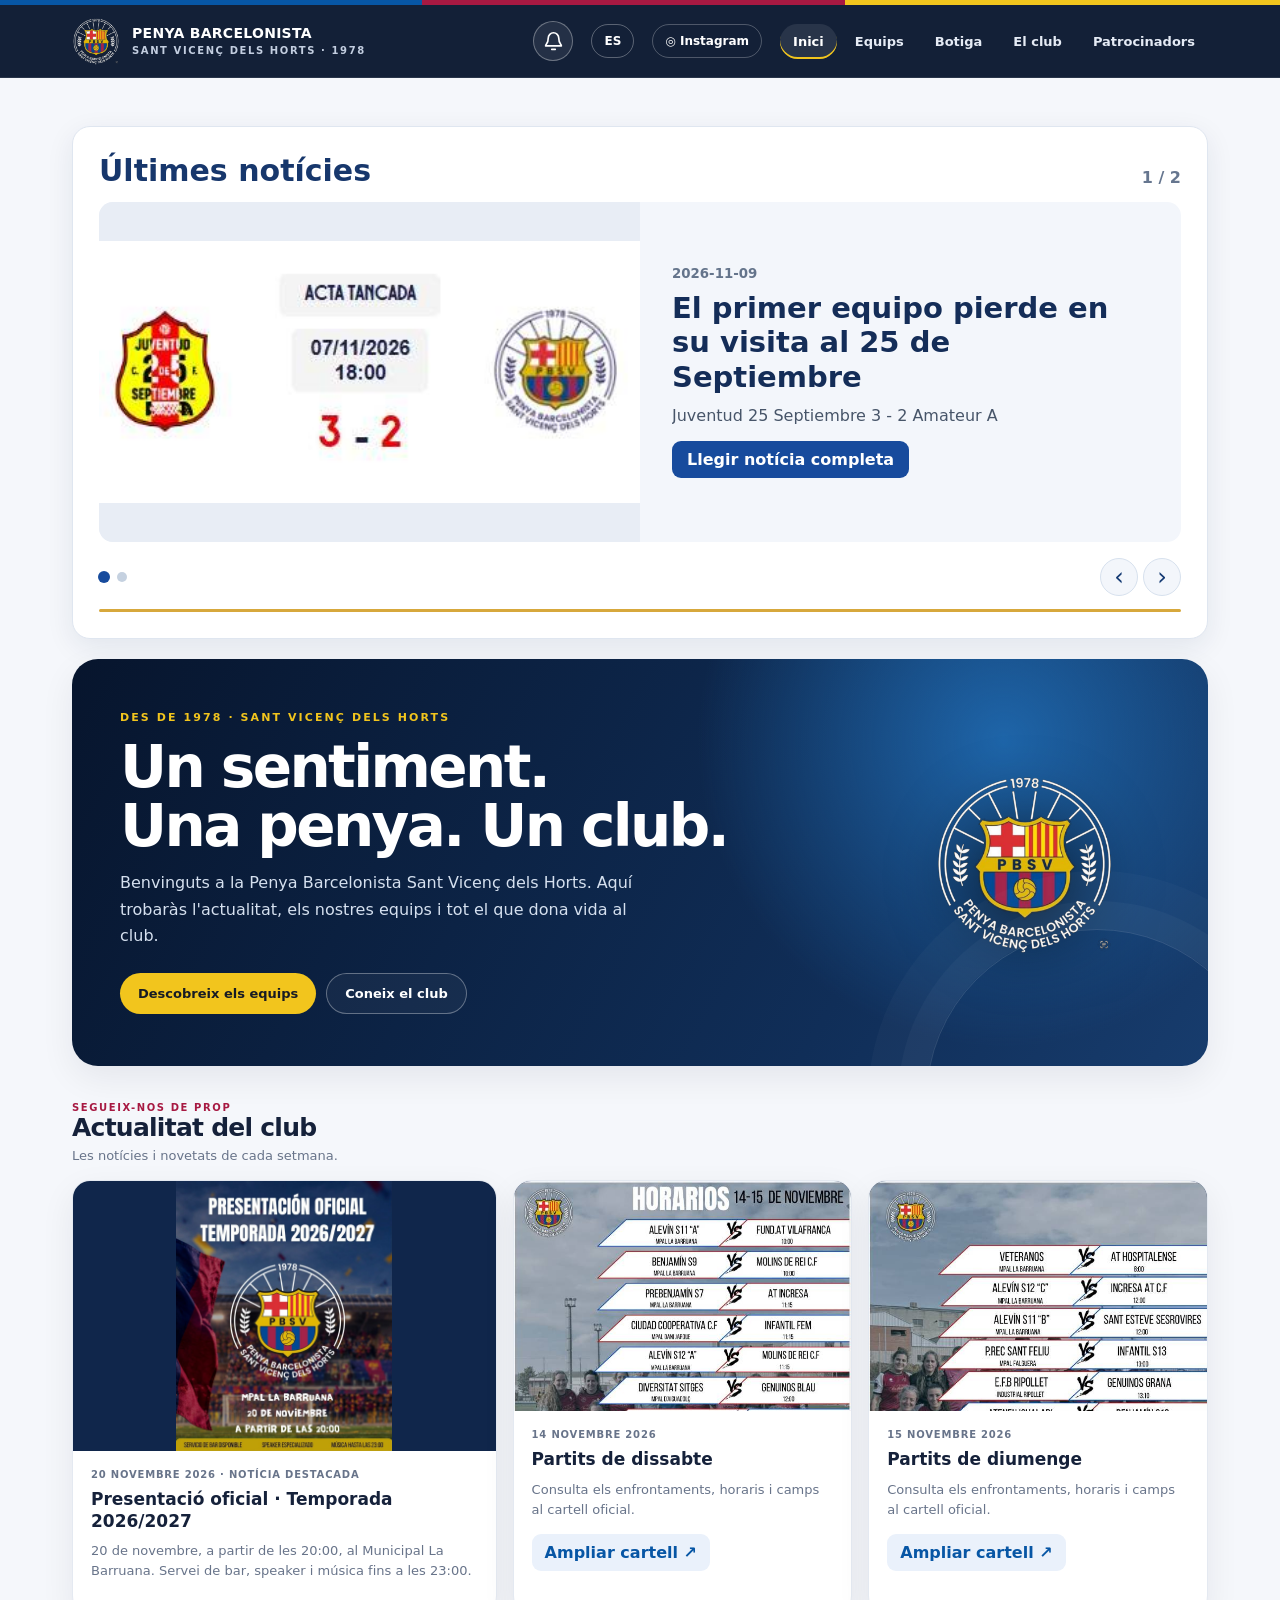
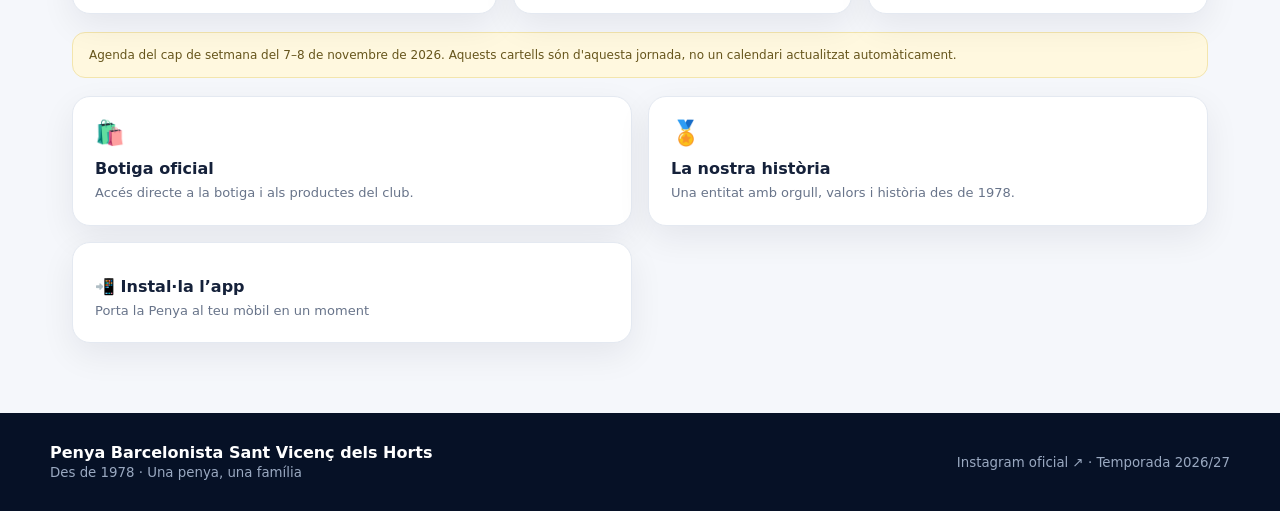
==== index.html @ 48010dd3 "Activar carrusel automático de noticias en portada" ====
<!doctype html>
<html lang="ca">
<head>
<meta charset="utf-8">
<meta name="viewport" content="width=device-width,initial-scale=1">
<meta name="theme-color" content="#07152d">
<meta name="description" content="Web oficial de la Penya Barcelonista Sant Vicenç dels Horts. Actualitat, equips, botiga i club.">
<title>Penya Barcelonista Sant Vicenç dels Horts</title>
<style>
:root{--navy:#07152d;--navy2:#10264b;--blue:#0756a5;--red:#a71942;--gold:#f2c51d;--paper:#f5f7fb;--ink:#15213a;--muted:#68748a;--line:#e4e9f1;--white:#fff;--radius:18px;--shadow:0 12px 34px #07152d12}
*{box-sizing:border-box}html{scroll-behavior:smooth}body{margin:0;background:var(--paper);color:var(--ink);font-family:Inter,ui-sans-serif,system-ui,-apple-system,"Segoe UI",sans-serif}a{color:inherit;text-decoration:none}button{font:inherit}
.topline{height:5px;background:linear-gradient(90deg,var(--blue) 0 33%,var(--red) 33% 66%,var(--gold) 66%)}
header{position:sticky;top:0;z-index:20;background:#07152df2;backdrop-filter:blur(14px);color:white;border-bottom:1px solid #ffffff18}
.navwrap{max-width:1180px;margin:auto;padding:12px 22px;display:flex;align-items:center;gap:18px}
.brand{display:flex;align-items:center;gap:12px;min-width:0;margin-right:auto}.brand img{width:48px;height:48px;object-fit:contain;border-radius:0;background:transparent}.brandname{font-size:14px;font-weight:850;letter-spacing:.02em;line-height:1.2}.brandname small{display:block;color:#c3cee0;font-size:10px;font-weight:650;letter-spacing:.16em;margin-top:4px}
nav{display:flex;align-items:center;gap:5px}nav button{border:0;background:transparent;color:#e5ebf5;padding:10px 13px;border-radius:999px;font-weight:700;font-size:13px;cursor:pointer}nav button:hover,nav button.active{background:#ffffff17;color:#fff}nav button.active{box-shadow:inset 0 -2px var(--gold)}
.menu-toggle{display:none;border:1px solid #ffffff35;background:transparent;color:white;border-radius:12px;padding:9px 12px}
main{max-width:1180px;margin:auto;padding:28px 22px 70px}.view{display:none}.view.active{display:block}
.hero{position:relative;overflow:hidden;border-radius:26px;padding:52px 48px;min-height:310px;color:white;background:radial-gradient(circle at 82% 20%,#1e65a9 0,transparent 31%),linear-gradient(120deg,#07152d,#102e58 70%,#173c6d);box-shadow:var(--shadow)}
.hero:after{content:"";position:absolute;width:340px;height:340px;border:1px solid #ffffff20;border-radius:50%;right:-60px;bottom:-205px;box-shadow:0 0 0 28px #ffffff08,0 0 0 58px #ffffff06}
.eyebrow{font-size:11px;font-weight:850;letter-spacing:.19em;text-transform:uppercase;color:var(--gold)}h1{font-size:clamp(34px,5vw,58px);line-height:1.02;letter-spacing:-.045em;margin:14px 0;max-width:650px}.hero p{max-width:540px;color:#d5e0ef;line-height:1.65;margin:0 0 24px}.hero-actions{display:flex;gap:10px;flex-wrap:wrap}.btn{display:inline-flex;align-items:center;justify-content:center;border:0;border-radius:999px;padding:12px 18px;font-weight:800;font-size:13px;cursor:pointer}.btn.gold{background:var(--gold);color:#171b24}.btn.ghost{border:1px solid #ffffff55;color:white;background:#ffffff0b}.hero-crest{position:absolute;width:185px;height:185px;right:8%;top:50%;transform:translateY(-50%);object-fit:contain;filter:drop-shadow(0 12px 25px #0008)}
.section-head{display:flex;align-items:end;justify-content:space-between;gap:15px;margin:36px 0 17px}.section-head h2{font-size:25px;letter-spacing:-.03em;margin:0}.section-head p{color:var(--muted);font-size:13px;margin:6px 0 0}.kicker{color:var(--red);font-size:10px;letter-spacing:.16em;font-weight:900;text-transform:uppercase}
.news-grid{display:grid;grid-template-columns:1.25fr 1fr 1fr;gap:16px}.news-card,.panel,.team-card,.club-card{background:white;border:1px solid var(--line);border-radius:var(--radius);overflow:hidden;box-shadow:var(--shadow)}
.news-visual{height:150px;background:linear-gradient(135deg,#0b2b55,#1762a7);display:grid;place-items:center;color:white;position:relative}.news-card:first-child .news-visual{height:190px;background:linear-gradient(135deg,#10254a,#a71942)}.news-visual .ball{font-size:56px;opacity:.9}.news-visual .visual-label{position:absolute;left:17px;bottom:14px;font-size:10px;letter-spacing:.14em;font-weight:900;color:#fff}
.news-body{padding:18px}.meta{font-size:10px;color:var(--muted);font-weight:800;letter-spacing:.08em;text-transform:uppercase}.news-body h3{font-size:17px;line-height:1.25;margin:9px 0}.news-body p{font-size:13px;color:var(--muted);line-height:1.55;margin:0 0 14px}.readmore{font-size:12px;font-weight:850;color:var(--blue)}
.notice{padding:13px 16px;background:#fff8df;border:1px solid #f3e5ad;color:#66551c;border-radius:13px;font-size:12px;line-height:1.5;margin-top:18px}
.quick-grid{display:grid;grid-template-columns:repeat(3,1fr);gap:16px;margin-top:18px}.quick{padding:22px;background:white;border:1px solid var(--line);border-radius:var(--radius);box-shadow:var(--shadow)}.quick .symbol{font-size:24px}.quick h3{margin:12px 0 5px;font-size:16px}.quick p{margin:0;color:var(--muted);font-size:13px;line-height:1.5}
.page-title{padding:30px 0 18px}.page-title h1{font-size:clamp(32px,4vw,44px);color:var(--navy);margin:7px 0}.page-title p{color:var(--muted);max-width:680px;line-height:1.6;margin:0}
.team-grid{display:grid;grid-template-columns:repeat(3,1fr);gap:15px}.team-card{padding:22px}.team-icon{width:48px;height:48px;border-radius:15px;background:#eaf1fb;color:var(--blue);display:grid;place-items:center;font-size:23px}.team-card h3{margin:14px 0 6px}.team-card p{font-size:13px;color:var(--muted);line-height:1.5;min-height:38px}.team-card a{display:inline-block;margin-top:8px;color:var(--blue);font-size:12px;font-weight:850}
.store-panel{display:grid;grid-template-columns:1fr auto;align-items:center;gap:20px;padding:30px;background:linear-gradient(115deg,#0b1e3b,#163d70);color:white;border-radius:22px}.store-panel h2{font-size:28px;margin:0 0 8px}.store-panel p{color:#d0dced;line-height:1.6;max-width:560px;margin:0}.store-icon{font-size:58px}
.club-grid{display:grid;grid-template-columns:repeat(2,1fr);gap:15px}.club-card{padding:23px;cursor:pointer;transition:transform .15s,border-color .15s}.club-card:hover{transform:translateY(-2px);border-color:#b9cbe2}.club-card .symbol{font-size:25px}.club-card h3{margin:12px 0 6px}.club-card p{margin:0;color:var(--muted);font-size:13px;line-height:1.55}
.detail-panel{margin-top:18px;padding:24px;background:white;border:1px solid var(--line);border-radius:var(--radius);display:none}.detail-panel.open{display:block}.detail-panel h3{margin-top:0}
footer{background:#061126;color:#d6dfed;padding:30px 22px}.footer-inner{max-width:1180px;margin:auto;display:flex;align-items:center;justify-content:space-between;gap:20px}.footer-inner strong{color:white}.footer-inner small{color:#9aa9c1}
@media(max-width:800px){.navwrap{flex-wrap:wrap}.menu-toggle{display:block}nav{display:none;order:3;width:100%;flex-direction:column;align-items:stretch;padding:5px 0 8px}nav.open{display:flex}nav button{text-align:left;border-radius:10px}.hero{padding:35px 27px;min-height:350px}.hero-crest{width:110px;height:110px;right:20px;top:auto;bottom:18px;transform:none;opacity:.55}.hero p{max-width:90%}.news-grid{grid-template-columns:1fr 1fr}.news-card:first-child{grid-column:1/-1}.team-grid{grid-template-columns:1fr 1fr}.quick-grid{grid-template-columns:1fr}.store-panel{grid-template-columns:1fr}.store-icon{display:none}}
@media(max-width:520px){main{padding:18px 14px 48px}.brandname{font-size:12px}.brand img{width:42px;height:42px}.hero{border-radius:20px;padding:30px 22px;min-height:380px}.hero h1{font-size:39px}.hero p{max-width:100%;font-size:14px}.hero-crest{width:86px;height:86px;opacity:.35}.news-grid,.team-grid,.club-grid{grid-template-columns:1fr}.news-card:first-child{grid-column:auto}.news-card:first-child .news-visual{height:150px}.section-head{align-items:start;flex-direction:column}.footer-inner{align-items:flex-start;flex-direction:column}}

/* Fitxes d'equip i filtres: ampliació sobre el disseny original */
.team-filters{display:flex;gap:9px;flex-wrap:wrap;margin:0 0 19px}.team-filter{border:1px solid var(--line);background:white;border-radius:999px;padding:9px 16px;font-weight:800;font-size:12px;color:var(--navy);cursor:pointer}.team-filter.selected{background:var(--navy);color:white;border-color:var(--navy)}
.team-card{padding:0;cursor:pointer;transition:transform .2s}.team-card:hover{transform:translateY(-4px)}.team-image{height:150px;background:linear-gradient(135deg,var(--navy2),var(--blue));position:relative;display:grid;place-items:center;color:#e4ecf8;font-size:12px;font-weight:700;text-align:center}.team-image:before{content:"";position:absolute;inset:20px;border:1px solid #ffffff24;border-radius:13px}.team-image span{z-index:1}.team-card-body{padding:18px}.team-card h3{margin:0 0 5px}.team-card p{min-height:0;margin:0}.team-card .team-action{margin-top:12px;display:block;color:var(--blue);font-size:12px;font-weight:850}.team-count{color:var(--muted);font-size:12px;margin:0 0 15px}
.team-overlay{position:fixed;inset:0;background:#07152dc9;display:none;align-items:center;justify-content:center;padding:16px;z-index:40}.team-overlay.open{display:flex}.team-dialog{width:min(630px,100%);max-height:92vh;overflow:auto;background:white;border-radius:22px;padding:28px;position:relative;box-shadow:0 22px 80px #0005}.team-dialog h2{font-size:29px;margin:8px 0}.team-dialog p{color:var(--muted);line-height:1.6}.team-close{position:absolute;right:16px;top:13px;background:#edf1f6;border:0;border-radius:50%;width:37px;height:37px;font-size:22px;cursor:pointer}.team-detail-grid{display:grid;grid-template-columns:1fr 1fr;gap:12px;margin-top:19px}.team-detail-grid>div{border:1px solid var(--line);border-radius:12px;padding:15px}.team-detail-grid b{display:block;font-size:12px}.team-detail-grid span{font-size:12px;color:var(--muted)}.fcf-button{display:inline-block;margin-top:18px;background:var(--gold);border-radius:99px;padding:11px 18px;font-weight:850;font-size:13px}.lang-switch{border:1px solid #ffffff4d;background:transparent;color:white;border-radius:99px;padding:9px 12px;font-size:12px;font-weight:850;cursor:pointer}.store-button{margin-top:17px}
@media(max-width:520px){.team-grid{grid-template-columns:repeat(2,1fr)}.team-image{height:112px}.team-card-body{padding:12px}.team-card h3{font-size:14px}.team-detail-grid{grid-template-columns:1fr}.team-dialog{padding:22px}.lang-switch{margin-left:auto}}

/* v3 · fotografies reals, plantilles i notícies */
.instagram-link{color:#fff;font-size:12px;font-weight:800;border:1px solid #ffffff40;border-radius:999px;padding:9px 12px;white-space:nowrap}
.news-photo{display:block;width:100%;height:230px;object-fit:cover;object-position:center top;background:#10264b}.feature-news .news-photo{height:270px;object-fit:contain;background:#10264b}.real-news .news-card{display:flex;flex-direction:column}.real-news .news-body{flex:1}.photo-open{background:#eaf1fb;color:var(--blue);border:0;border-radius:9px;padding:9px 13px;font-weight:800;cursor:pointer}
.team-image img{width:100%;height:100%;object-fit:cover;display:block}.team-image{overflow:hidden}.team-photo-large{display:block;width:100%;max-height:290px;object-fit:contain;background:#e9eef7;border-radius:12px;margin:12px 0}
.roster-list{list-style:none;padding:0;margin:10px 0 16px;display:grid;grid-template-columns:repeat(2,minmax(0,1fr));gap:6px}.roster-list li{font-size:12px;padding:7px 8px;border-radius:8px;background:#f4f7fb;overflow-wrap:anywhere}.number{font-weight:900;color:var(--blue);margin-right:7px}.staff-list{list-style:none;padding:0;margin:8px 0}.staff-list li{font-size:12px;padding:6px 0;border-bottom:1px solid var(--line)}.staff-list small{color:var(--muted);display:block}.staff-heading{font-size:14px;margin:15px 0 5px}.club-personnel{display:grid;grid-template-columns:repeat(2,minmax(0,1fr));gap:10px}.club-personnel>div{padding:11px;border:1px solid var(--line);border-radius:10px}.club-personnel b{display:block;font-size:13px}.club-personnel small{color:var(--muted)}
.poster-overlay{display:none;position:fixed;inset:0;z-index:90;background:#020916e8;padding:50px 14px 20px;align-items:center;justify-content:center}.poster-overlay.open{display:flex}.poster-overlay img{max-width:100%;max-height:90vh;object-fit:contain}.poster-overlay button{position:absolute;right:18px;top:12px;background:white;border:0;border-radius:50%;font-size:28px;width:40px;height:40px;cursor:pointer}
@media(max-width:800px){.instagram-link{order:2}.real-news .news-photo{height:230px}}
@media(max-width:520px){.instagram-link{font-size:11px;padding:7px}.roster-list,.club-personnel{grid-template-columns:1fr}.feature-news .news-photo{height:250px}}

/* V4: avisos y gestión local */
.notify-panel{margin:22px 0;padding:24px;background:linear-gradient(145deg,#0b2043,#122f57);border:1px solid #ffffff20;border-radius:20px;color:#fff;box-shadow:0 14px 35px #07152d20}
.notify-panel h2{margin:0 0 9px;font-size:24px}.notify-panel p{color:#cbd8e9;font-size:13px;line-height:1.5}.notify-actions{display:flex;gap:10px;flex-wrap:wrap;margin:15px 0}.notify-actions button,.notify-panel button{border:0;border-radius:10px;background:var(--gold);color:#102039;font-weight:800;padding:10px 15px;cursor:pointer}.notify-panel button.secondary{background:#ffffff17;color:#fff;border:1px solid #ffffff45}.notify-panel label{display:inline-flex;gap:8px;align-items:center;margin:8px 20px 8px 0;font-size:13px}.notify-panel input[type=checkbox]{accent-color:var(--gold);width:16px;height:16px}.notify-list{display:grid;grid-template-columns:repeat(auto-fit,minmax(220px,1fr));gap:10px;margin:14px 0}.notify-item{padding:13px;background:#ffffff10;border:1px solid #ffffff20;border-radius:12px}.notify-item b{display:block;font-size:14px}.notify-item small{display:block;color:#cbd8e9;margin:4px 0}.notify-status{color:#f4d784;font-size:12px!important}.notify-form{display:grid;grid-template-columns:1fr 1fr;gap:10px;margin-top:15px}.notify-form input,.notify-form select{width:100%;border:1px solid #a3b4c8;border-radius:9px;padding:10px;background:#fff;color:#172338}.notify-form .full{grid-column:1/-1}.notify-form button{justify-self:start}.notify-form label{display:block;margin:0;color:#fff}.notify-form label span{display:block;margin-bottom:5px;font-size:12px}.notify-panel details{border-top:1px solid #ffffff2b;margin-top:15px;padding-top:15px}.notify-panel summary{cursor:pointer;font-weight:700}.notify-delete{font-size:11px!important;padding:5px 9px!important;margin-top:7px;background:#ffffff1e!important;color:#fff!important}.notify-disclaimer{font-size:11px!important;color:#cbd8e9!important}
@media(max-width:600px){.notify-form{grid-template-columns:1fr}.notify-form .full{grid-column:auto}.notify-panel{padding:17px}}
.pbsv-bell{display:grid;place-items:center;flex:0 0 auto;width:40px;height:40px;border:1px solid #ffffff55;border-radius:50%;background:#ffffff12;color:#fff;cursor:pointer}.pbsv-bell:hover,.pbsv-bell:focus-visible{background:#ffffff2a;outline:2px solid #f2c51d;outline-offset:2px}.pbsv-bell svg{width:21px;height:21px}.pbsv-alert-overlay{position:fixed;inset:0;z-index:100;background:#06132bc9;display:none;align-items:flex-start;justify-content:center;overflow-y:auto;padding:clamp(16px,5vh,50px) 14px}.pbsv-alert-overlay.open{display:flex}.pbsv-alert-dialog{background:#07152d;border-radius:20px;width:min(760px,100%);max-height:90vh;overflow:auto;padding:18px;box-shadow:0 20px 70px #0008}.pbsv-alert-head{display:flex;justify-content:space-between;align-items:center;color:#fff;gap:12px}.pbsv-alert-head h2{margin:0;font-size:20px}.pbsv-alert-close{background:#ffffff22;color:#fff;border:1px solid #ffffff55;border-radius:50%;width:38px;height:38px;cursor:pointer;font-size:24px}.pbsv-alert-dialog .notify-panel{margin:14px 0 0}@media(max-width:520px){.pbsv-alert-dialog{padding:12px}.pbsv-alert-overlay{padding:10px}.pbsv-bell{width:36px;height:36px}}
</style>
<link rel="manifest" href="./manifest.webmanifest">
<link rel="icon" type="image/png" href="./pbsv-crest.png">
<meta name="apple-mobile-web-app-capable" content="yes">
<meta name="apple-mobile-web-app-title" content="Penya Barcelonista">
<!-- pbsv-integrated-v1 --><!-- pbsv-android-fix-v2 -->
<style id="pbsv-sponsor-styles">
.pbsv-sponsor-grid{display:grid;grid-template-columns:repeat(auto-fit,minmax(210px,1fr));gap:18px;margin-top:24px}
.pbsv-sponsor-card{background:#fff;border:1px solid var(--line);border-radius:var(--radius);overflow:hidden;box-shadow:var(--shadow);display:flex;flex-direction:column}
.pbsv-sponsor-logo{height:145px;display:flex;align-items:center;justify-content:center;text-align:center;padding:18px;background:linear-gradient(135deg,#e7effb,#f8e7ed);color:var(--navy2);font-weight:850;font-size:18px}
.pbsv-sponsor-logo img{max-width:100%;max-height:112px;object-fit:contain}
.pbsv-sponsor-content{padding:18px;display:flex;flex:1;flex-direction:column;gap:12px}
.pbsv-sponsor-content h3{margin:0;font-size:17px}
.pbsv-sponsor-content a{margin-top:auto;align-self:flex-start;background:var(--blue);color:#fff;border-radius:999px;padding:10px 15px;font-size:13px;font-weight:800}
</style><style id="pbsv-news-css">
#pbsv-public-news{max-width:1200px;margin:22px auto;padding:20px;background:#fff;border:1px solid #dfe6f0;border-radius:18px;box-shadow:0 4px 20px #10244b12}
#pbsv-public-news h2{margin:0 0 15px;color:#17376c;font-size:clamp(22px,4vw,30px)}
.pbsv-news-list{display:grid;grid-template-columns:repeat(auto-fit,minmax(240px,1fr));gap:16px}
.pbsv-news-item{border:1px solid #dfe6f0;border-radius:14px;overflow:hidden;background:white}
.pbsv-news-item img{width:100%;height:160px;object-fit:cover}
.pbsv-news-item-body{padding:15px}.pbsv-news-item h3{font-size:18px;margin:7px 0}.pbsv-news-item p{line-height:1.5}.pbsv-news-item time{color:#65748d;font-size:13px}
.pbsv-news-item a{color:#174b9d;font-weight:700}
</style><style>body:has(#pbsv-news-carousel:not([hidden])) #pbsv-public-news{display:none!important}</style><style>body:has(#pbsv-news-carousel:not([hidden])) #pbsv-public-news{display:none!important}</style><style>body:has(#pbsv-news-carousel:not([hidden])) #pbsv-public-news{display:none!important}</style><link rel="stylesheet" href="./home-quick-links.css?v=20261109-a"><style>body:has(#pbsv-news-carousel:not([hidden])) #pbsv-public-news{display:none!important}</style><link rel="stylesheet" href="./weekend-matches.css?v=20261110-1"><style>body:has(#pbsv-news-carousel:not([hidden])) #pbsv-public-news{display:none!important}</style><style>body:has(#pbsv-news-carousel:not([hidden])) #pbsv-public-news{display:none!important}</style><style>body:has(#pbsv-news-carousel:not([hidden])) #pbsv-public-news{display:none!important}</style><style>body:has(#pbsv-news-carousel:not([hidden])) #pbsv-public-news{display:none!important}</style><link rel="stylesheet" href="./news-carousel-enhancement.css?v=20261109-fix3"><style>body:has(#pbsv-news-carousel:not([hidden])) #pbsv-public-news{display:none!important}</style></head>
<body>
<div class="topline"></div>
<header>
 <div class="navwrap">
  <a class="brand" href="#" data-view="home" aria-label="Inici">
   <img src="[data-uri]" alt="Escut Penya Barcelonista Sant Vicenç dels Horts">
   <span class="brandname">PENYA BARCELONISTA<small>SANT VICENÇ DELS HORTS · 1978</small></span>
  </a>
  <button class="pbsv-bell" id="pbsvBell" type="button" aria-label="Obrir avisos" aria-haspopup="dialog" aria-controls="pbsvAlertOverlay" aria-expanded="false" title="Avisos"><svg viewBox="0 0 24 24" fill="none" stroke="currentColor" stroke-width="1.9" stroke-linecap="round" stroke-linejoin="round" aria-hidden="true"><path d="M18 8a6 6 0 0 0-12 0c0 7-3 7-3 9h18c0-2-3-2-3-9"/><path d="M10 21h4"/></svg></button>
   <button class="menu-toggle" id="menuToggle" aria-label="Obrir menú">☰ Menú</button>
  <button class="lang-switch" id="langSwitch" type="button" aria-label="Canviar idioma">ES</button>
  <a class="instagram-link" href="https://www.instagram.com/penyabarcelonistasv/?hl=es" target="_blank" rel="noopener noreferrer" aria-label="Instagram oficial">◎ Instagram</a>
  <nav id="mainNav" aria-label="Navegació principal">
   <button class="active" data-view="home">Inici</button>
   <button data-view="teams">Equips</button>
   <button data-view="store">Botiga</button>
   <button data-view="club">El club</button>
   <button data-view="sponsors">Patrocinadors</button>
  </nav>
 </div>
</header>
<main>
<section class="view active" id="home">


 <div class="hero">
  <div class="eyebrow">Des de 1978 · Sant Vicenç dels Horts</div>
  <h1 data-ca="Un sentiment. Una penya. Un club." data-es="Un sentimiento. Una peña. Un club.">Un sentiment.<br>Una penya. Un club.</h1>
  <p>Benvinguts a la Penya Barcelonista Sant Vicenç dels Horts. Aquí trobaràs l'actualitat, els nostres equips i tot el que dona vida al club.</p>
  <div class="hero-actions"><button class="btn gold" data-go="teams" data-ca="Descobreix els equips" data-es="Descubre los equipos">Descobreix els equips</button><button class="btn ghost" data-go="club" data-ca="Coneix el club" data-es="Conoce el club">Coneix el club</button></div>
  <img class="hero-crest" src="[data-uri]" alt="">
 </div>
 <div class="section-head"><div><div class="kicker">Segueix-nos de prop</div><h2 data-ca="Actualitat del club" data-es="Actualidad del club">Actualitat del club</h2><p>Les notícies i novetats de cada setmana.</p></div></div>
 <div class="news-grid real-news">
 <article class="news-card feature-news"><img class="news-photo" src="[data-uri]" alt="Cartell de la presentació oficial de la temporada 2026/2027"><div class="news-body"><div class="meta">20 NOVEMBRE 2026 · NOTÍCIA DESTACADA</div><h3>Presentació oficial · Temporada 2026/2027</h3><p>20 de novembre, a partir de les 20:00, al Municipal La Barruana. Servei de bar, speaker i música fins a les 23:00.</p></div></article>
 <article class="news-card"><img class="news-photo" src="[data-uri]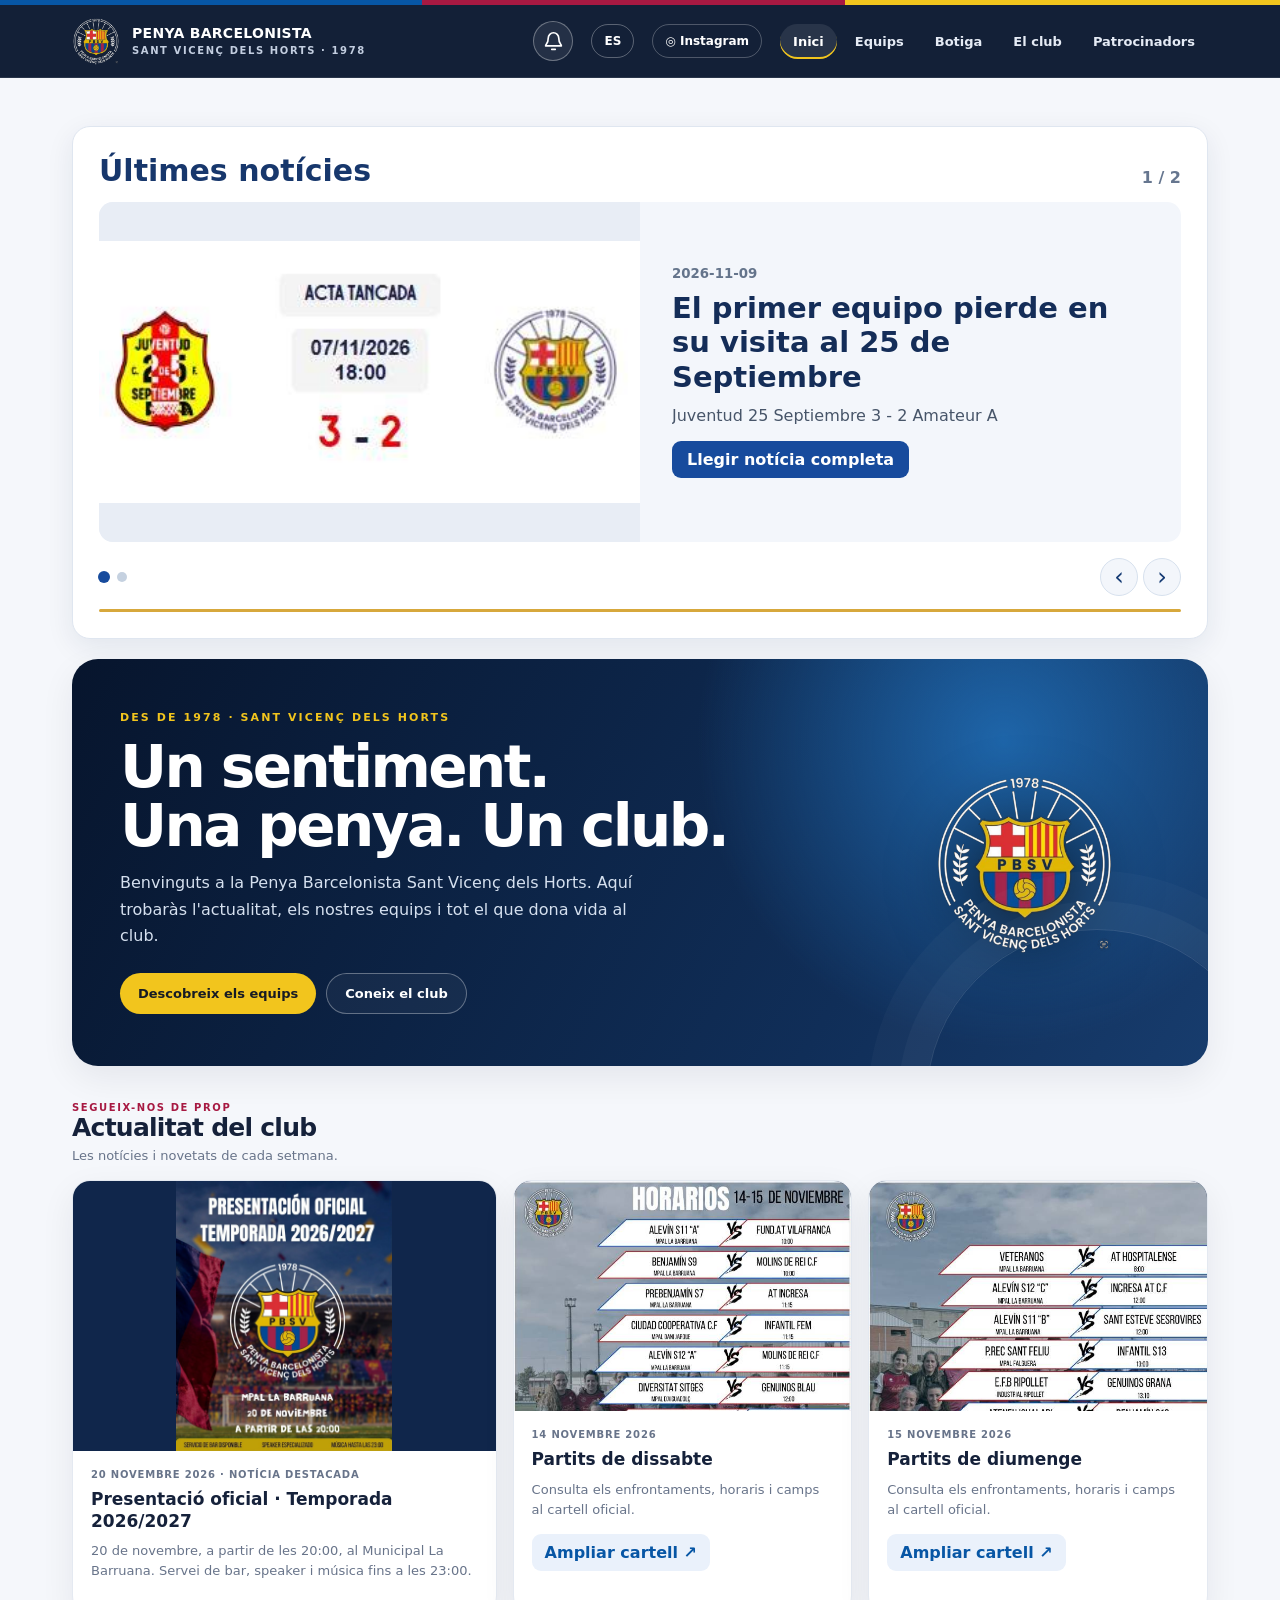
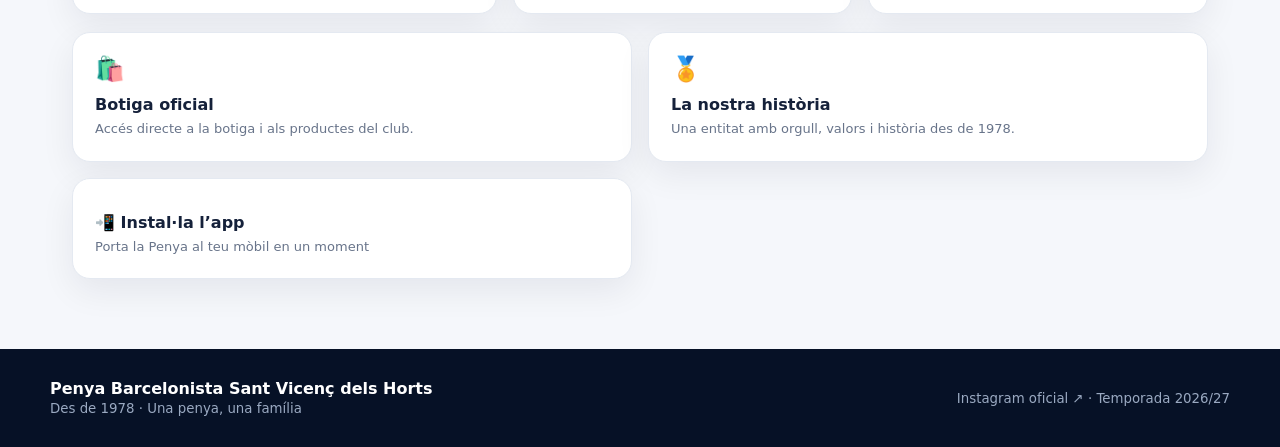
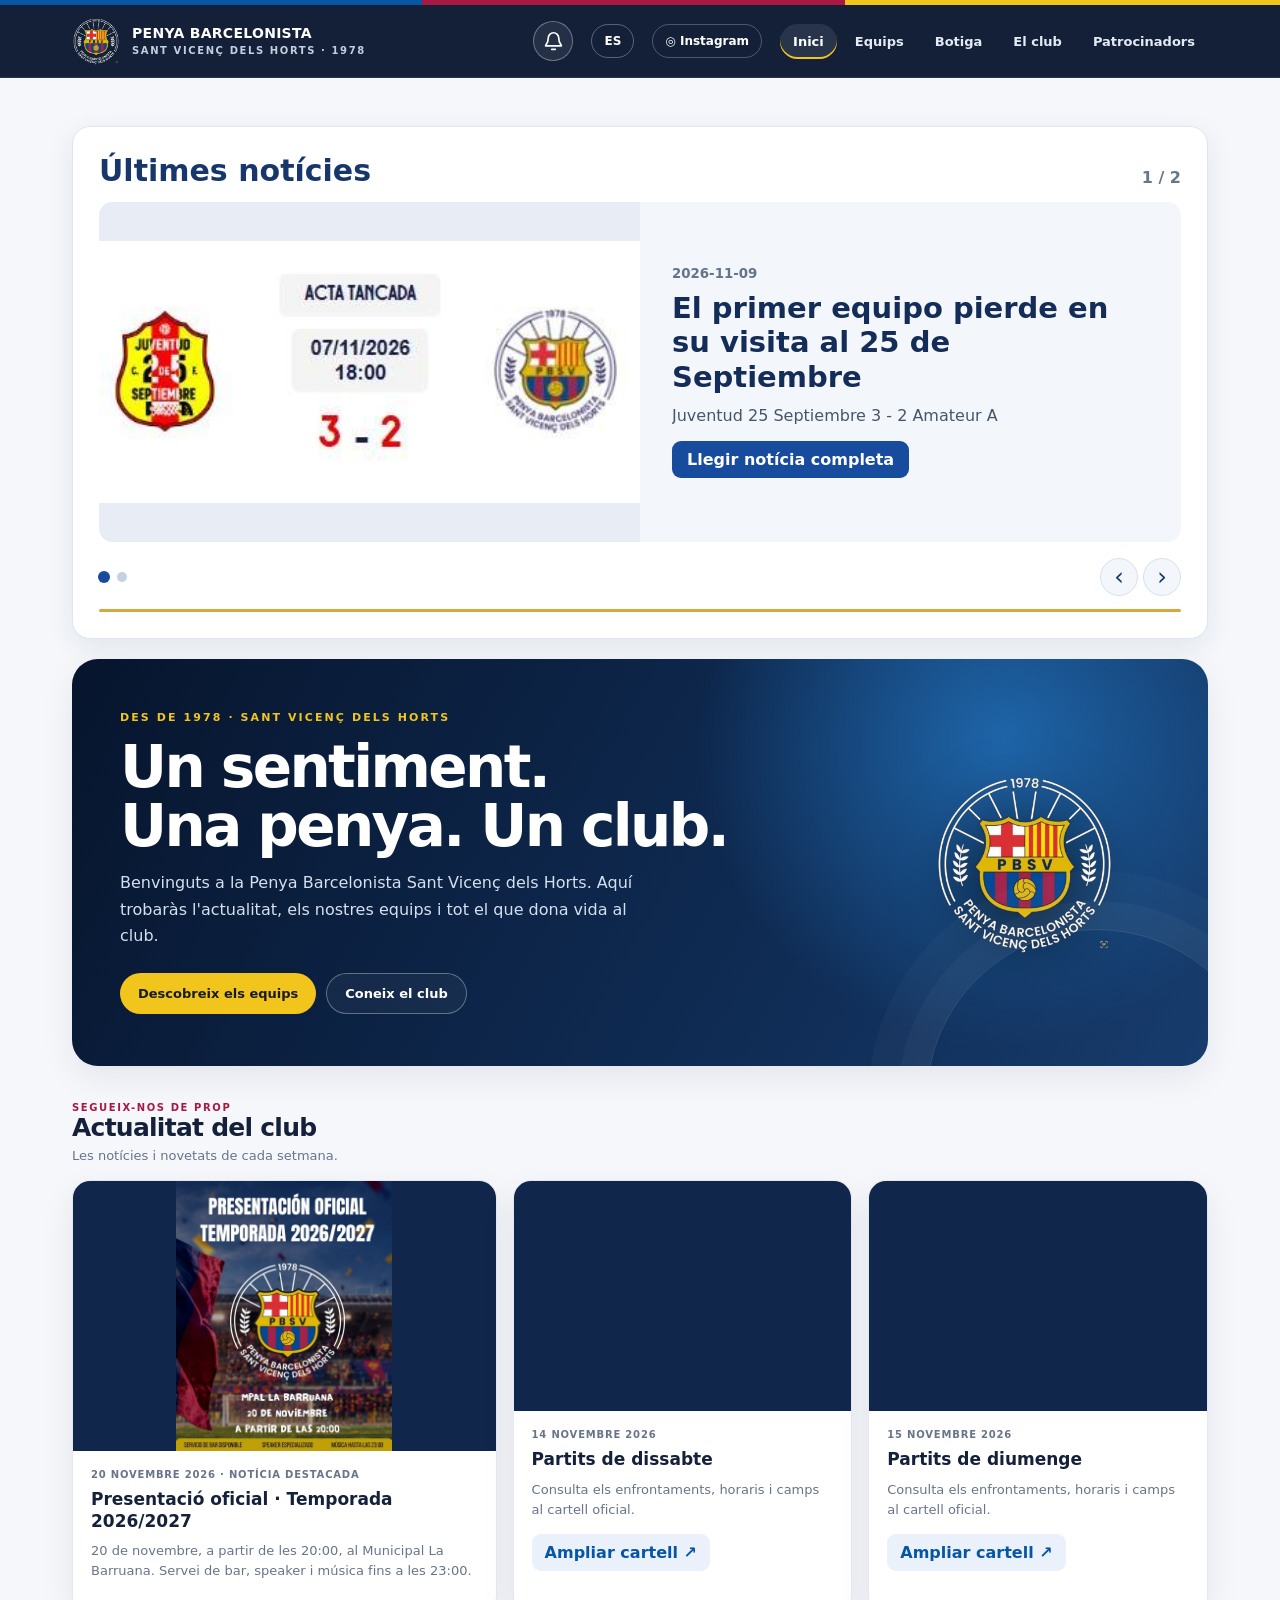
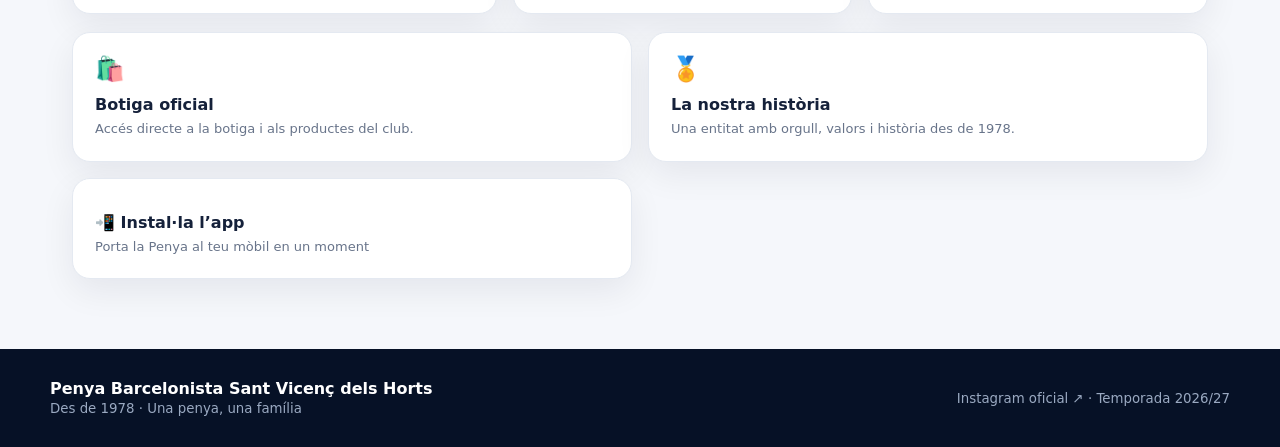
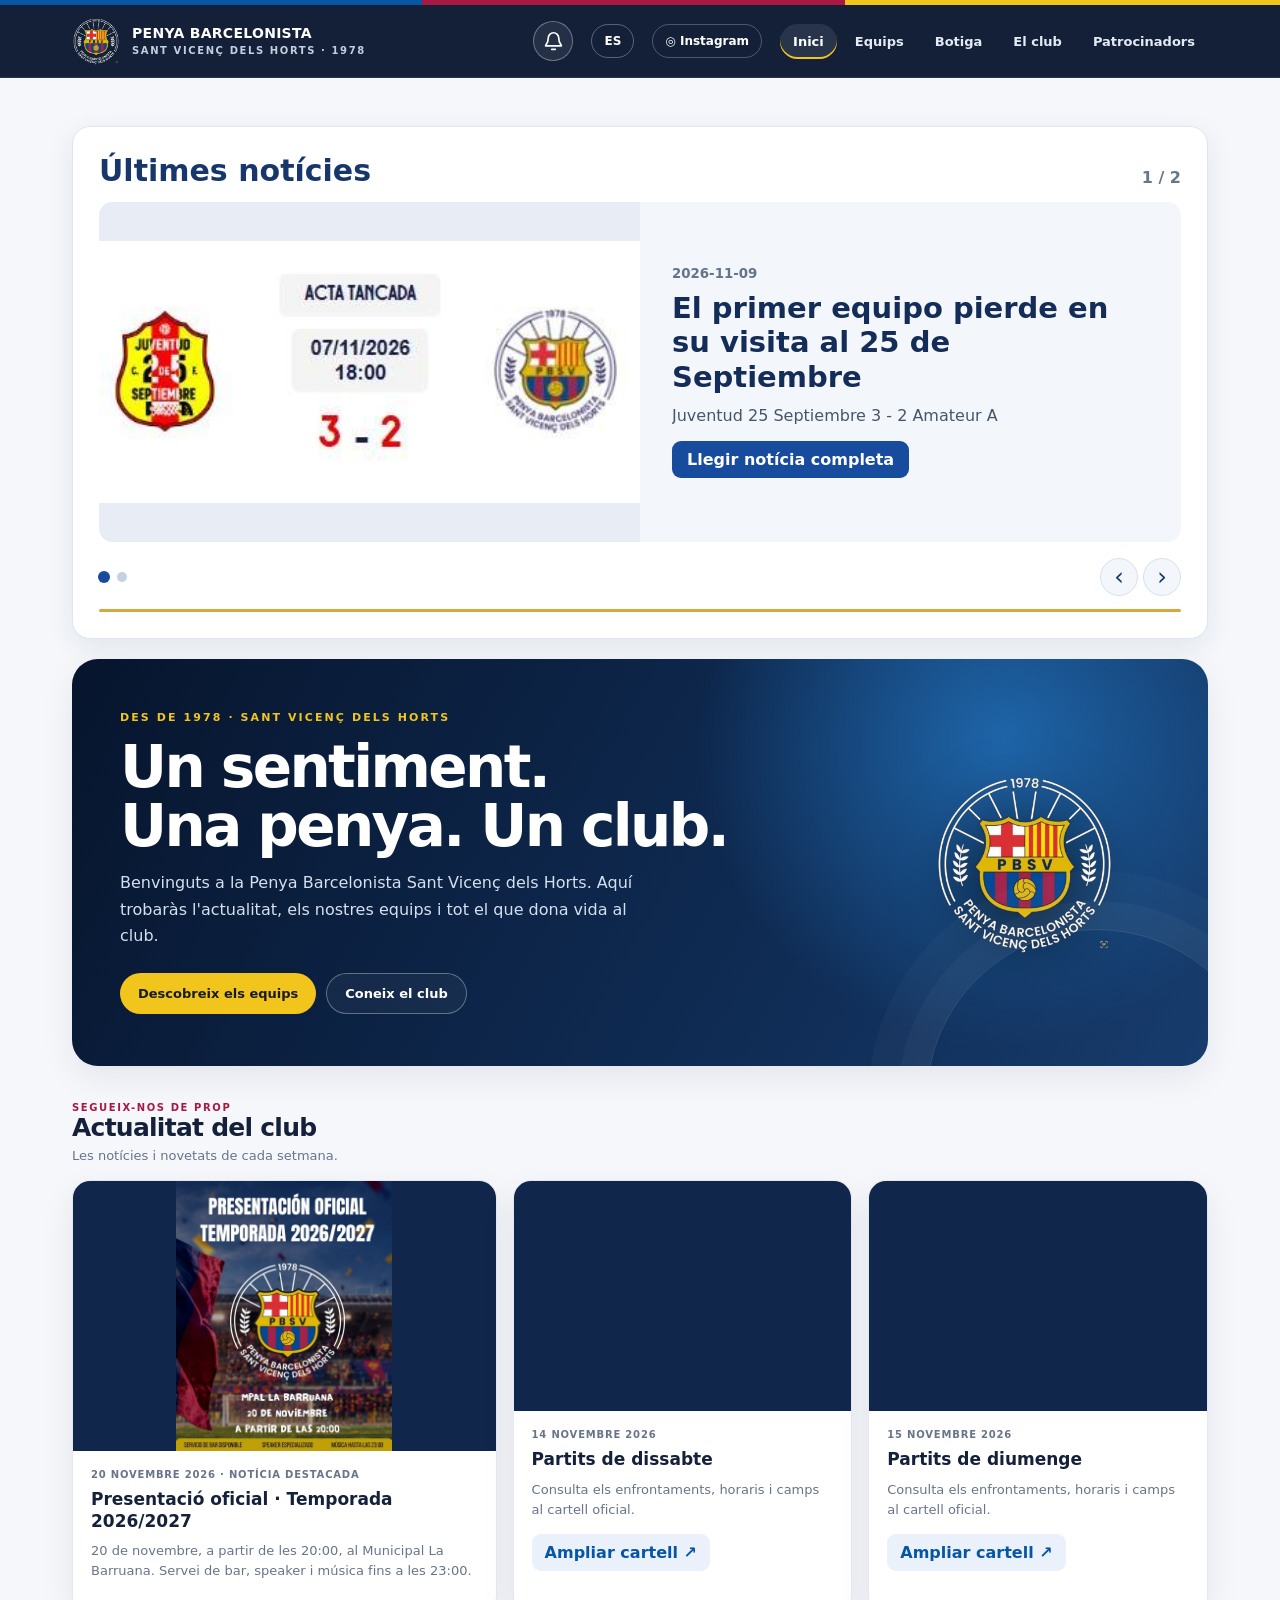
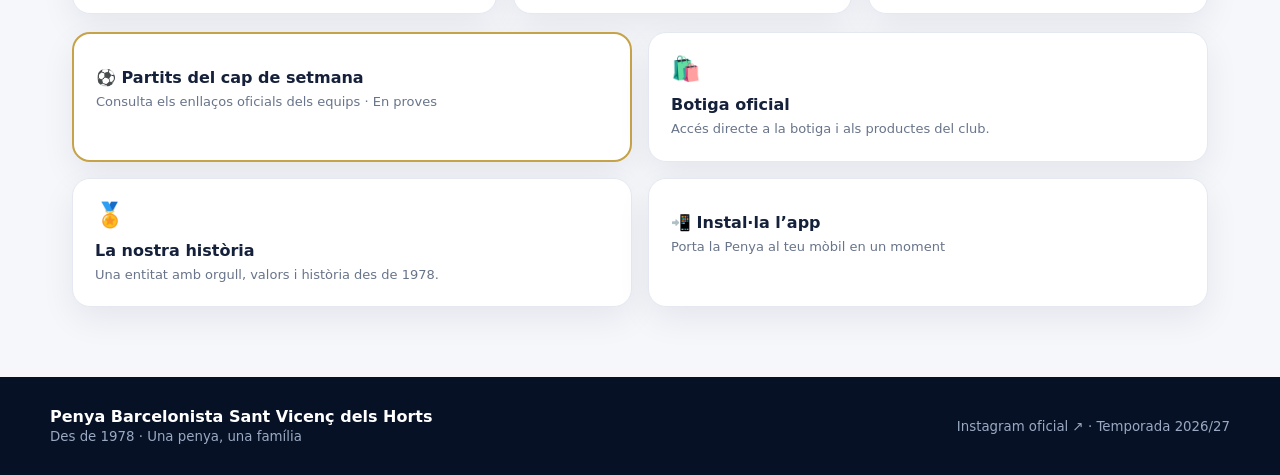
